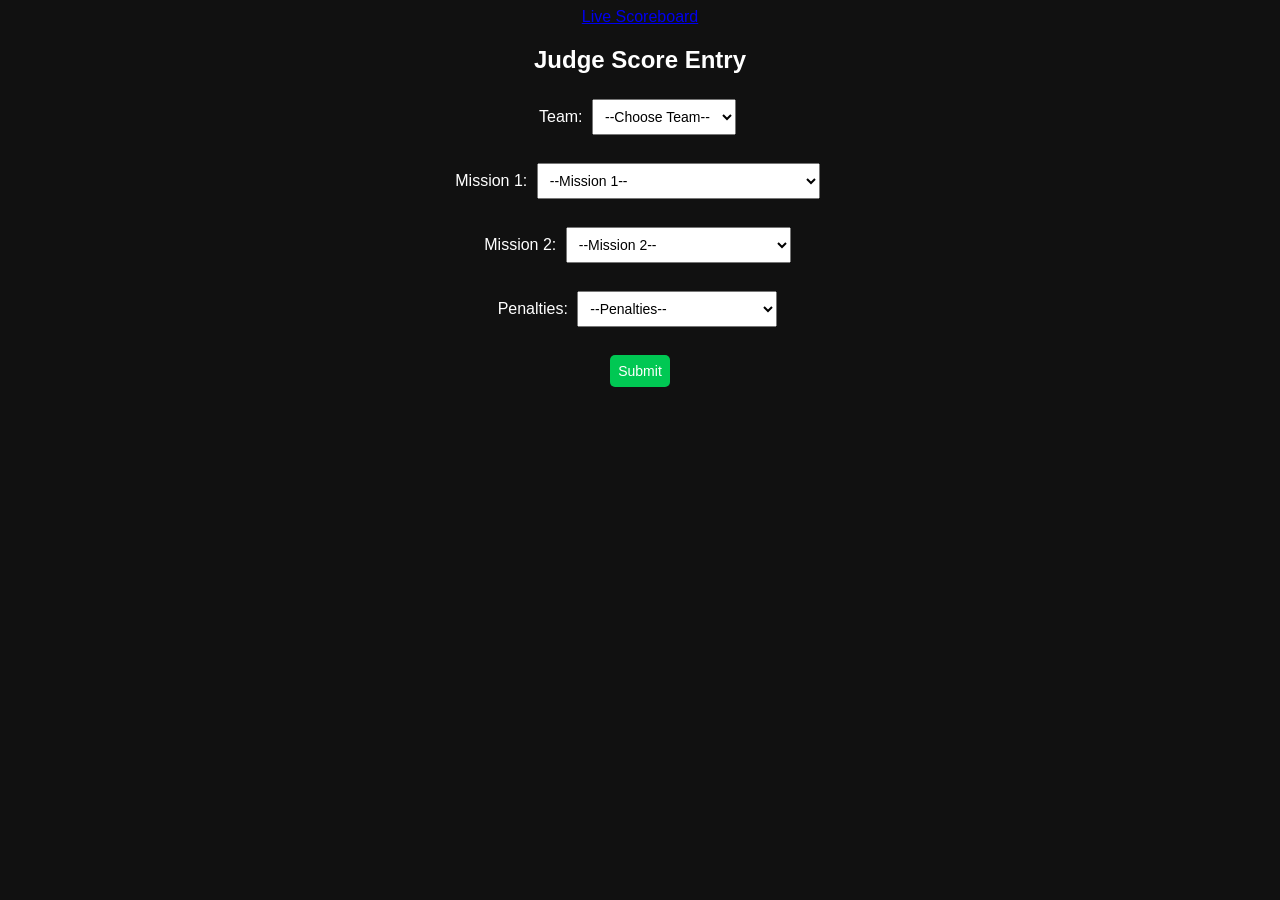
==== index.html @ 35a4204c "first commit" ====
<!DOCTYPE html>
<html>
<head>
<meta charset="UTF-8">
<title>Judge Panel</title>
<link rel="stylesheet" href="style.css">
</head>

<body>

<nav>
  <a href="display.html">Live Scoreboard</a>
</nav>

<div class="panel">

<h2>Judge Score Entry</h2>

<!-- TEAM -->
<label>Team:</label>
<select id="team">
<option value="">--Choose Team--</option>
</select>

<br><br>

<!-- MISSION 1 -->
<label>Mission 1:</label>
<select id="m1">
<option value="">--Mission 1--</option>
<option value="m1_correct_seed">Correct seed in colored plot (+10)</option>
<option value="m1_misplaced_seed">Misplaced seed (-5)</option>
<option value="m1_correct_water">Watered plots with seeds (max 2) (+30)</option>
<option value="m1_wrong_water">Wrong water (-10)</option>
</select>

<br><br>

<!-- MISSION 2 -->
<label>Mission 2:</label>
<select id="m2">
<option value="">--Mission 2--</option>
<option value="m2_red_correct">Red fruit in Fruits zone (+5)</option>
<option value="m2_red_wrong">Red fruit in Waste zone (-5)</option>
<option value="m2_black_correct">Black fruit in Fruits zone (+10)</option>
<option value="m2_black_wrong">Black fruit in Waste zone (-10)</option>
</select>

<br><br>

<!-- PENALTIES -->
<label>Penalties:</label>
<select id="penalty">
<option value="">--Penalties--</option>
<option value="penalty_robot">Unauthorized Robot (-20)</option>
<option value="penalty_field">Manipulating Field (-20)</option>
<option value="penalty_seeds">Seeds Outside Zone (-20)</option>
<option value="penalty_exit">Robot Exit (-20)</option>
<option value="dq">DISQUALIFIED</option>
</select>

<br><br>

<button onclick="submitScore()">Submit</button>

<p id="status" style="color:yellow;margin-top:15px;"></p>

</div>

<script src="script.js"></script>
<script>
// Populate team dropdown
const teamSelect=document.getElementById("team");
teamsList.forEach(t=>{
  teamSelect.innerHTML+=`<option value="${t.name}">${t.name} (${t.division})</option>`;
});
</script>

<script>
function submitScore(){
  let action=
      document.getElementById("m1").value ||
      document.getElementById("m2").value ||
      document.getElementById("penalty").value;

  if(!action){
    alert("Select an action");
    return;
  }

  document.getElementById("action")?.remove();

  let hidden=document.createElement("input");
  hidden.type="hidden";
  hidden.id="action";
  hidden.value=action;
  document.body.appendChild(hidden);

  addScore();

  document.getElementById("m1").value="";
  document.getElementById("m2").value="";
  document.getElementById("penalty").value="";
}
</script>

</body>
</html>
---- style.css ----
body {
  background: #111;
  color: white;
  font-family: Arial, sans-serif;
  text-align: center;
}

h1, h2 {
  margin-top: 20px;
}

table {
  margin: auto;
  width: 95%;
  border-collapse: collapse;
  margin-top: 20px;
  background: white;
  color: black;
}

th, td {
  border: 1px solid #ddd;
  padding: 8px;
  font-size: 14px;
  text-align: center;
}

select, input, button {
  padding: 8px;
  margin: 5px;
  font-size: 14px;
}

button {
  background: #00c853;
  border: none;
  color: white;
  cursor: pointer;
  border-radius: 5px;
}

button:hover {
  background: #00a746;
}

/* Flex container for action dropdowns */
.action-row {
  display: flex;
  justify-content: space-between;
  flex-wrap: wrap;
  gap: 15px;
  margin-bottom: 20px;
}

/* Each action dropdown block */
.action-item {
  flex: 1;
  min-width: 150px;
}

.action-item label {
  display: block;
  margin-bottom: 5px;
  font-weight: bold;
  text-align: left;
}

.action-item select {
  width: 100%;
}
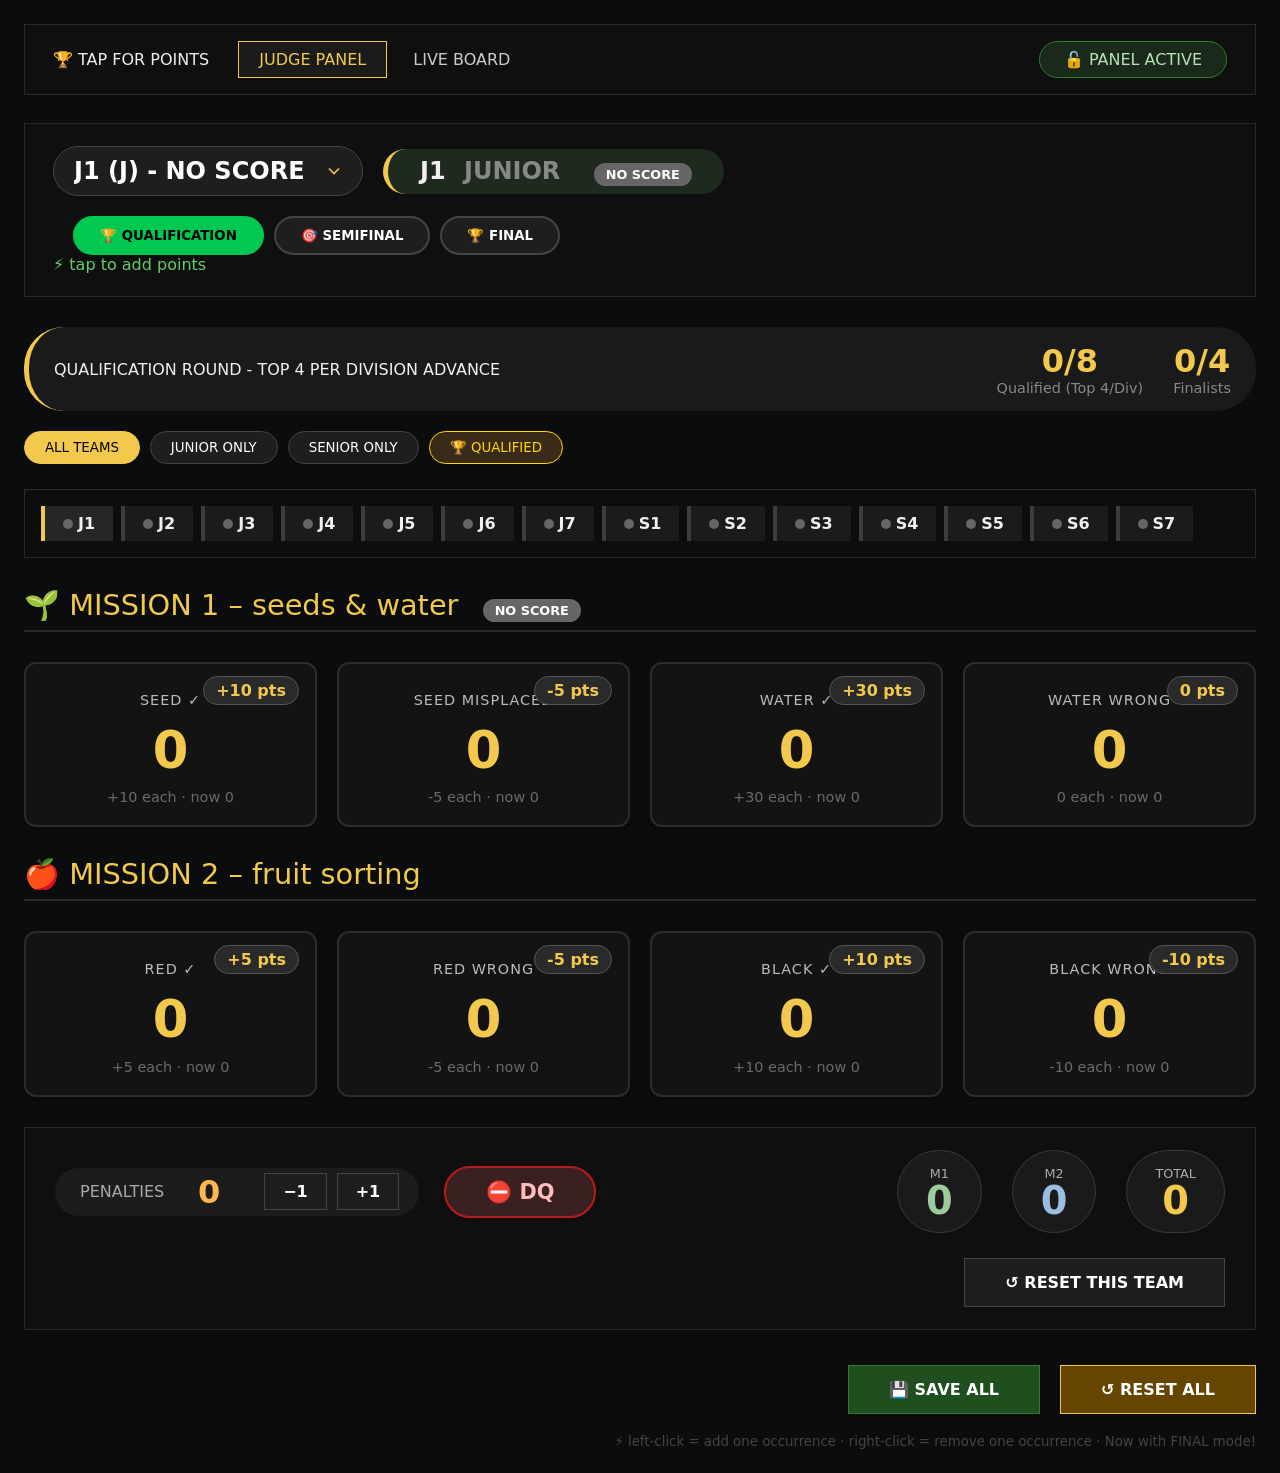
==== commit 58783773: "first commit" ====
--- a/index.html
+++ b/index.html
@@ -1,108 +1,1259 @@
 <!DOCTYPE html>
 <html>
 <head>
-<meta charset="UTF-8">
-<title>Judge Panel</title>
-<link rel="stylesheet" href="style.css">
+  <meta charset="UTF-8">
+  <title>Judge Panel · Tap for point value</title>
+  <style>
+    /* ----- DARK MODERN ----- */
+    * {
+      margin: 0;
+      padding: 0;
+      box-sizing: border-box;
+      font-family: 'Inter', system-ui, -apple-system, 'Segoe UI', Roboto, sans-serif;
+    }
+
+    body {
+      background: #0a0c0e;
+      color: #f0f0f0;
+      padding: 24px;
+    }
+
+    .app {
+      max-width: 1400px;
+      margin: 0 auto;
+    }
+
+    /* ----- navigation ----- */
+    .nav {
+      background: #0f0f0f;
+      border: 1px solid #2a2a2a;
+      padding: 16px 28px;
+      margin-bottom: 28px;
+      display: flex;
+      align-items: center;
+      justify-content: space-between;
+      flex-wrap: wrap;
+    }
+
+    .nav-links a {
+      color: #ccc;
+      text-decoration: none;
+      padding: 8px 20px;
+      border: 1px solid transparent;
+      font-weight: 500;
+    }
+
+    .nav-links a.active {
+      border-color: #f2c94c;
+      background: #1b1b1b;
+      color: #f2c94c;
+    }
+
+    .lock-badge {
+      padding: 8px 24px;
+      border-radius: 40px;
+      background: #1a2a1a;
+      color: #b7e0b7;
+      border: 1px solid #2e7d32;
+    }
+
+    .lock-badge.locked {
+      background: #3d1e1e;
+      color: #ffaeae;
+      border-color: #b71c1c;
+    }
+
+    /* ----- lock overlay ----- */
+    .lock-overlay {
+      position: fixed;
+      inset: 0;
+      background: rgba(0,0,0,0.97);
+      backdrop-filter: blur(12px);
+      z-index: 9999;
+      display: none;
+      justify-content: center;
+      align-items: center;
+      flex-direction: column;
+      border: 6px solid #d32f2f;
+    }
+    .lock-overlay.active { display: flex; }
+    .lock-icon { font-size: 7rem; color: #d32f2f; }
+    .lock-message { font-size: 3rem; font-weight: 800; color: #d32f2f; }
+    .lock-timer { font-size: 4rem; background: #1e1e1e; padding: 20px 60px; border-radius: 40px; border: 2px solid #d32f2f; margin: 30px 0; font-family: monospace; }
+
+    /* ----- header + team selector chip ----- */
+    .judge-header {
+      background: #0f0f0f;
+      border: 1px solid #2a2a2a;
+      padding: 22px 28px;
+      margin-bottom: 30px;
+      display: flex;
+      align-items: center;
+      justify-content: space-between;
+      flex-wrap: wrap;
+    }
+
+    .team-selector-row {
+      display: flex;
+      align-items: center;
+      gap: 20px;
+      flex-wrap: wrap;
+    }
+
+    .team-selector-row select {
+      background: #1e1e1e;
+      border: 1px solid #444;
+      color: white;
+      font-size: 1.6rem;
+      padding: 10px 40px 10px 20px;
+      border-radius: 60px;
+      appearance: none;
+      background-image: url("data:image/svg+xml;utf8,<svg xmlns='http://www.w3.org/2000/svg' width='20' height='20' viewBox='0 0 24 24' fill='none' stroke='%23f2c94c' stroke-width='2'><polyline points='6 9 12 15 18 9'/></svg>");
+      background-repeat: no-repeat;
+      background-position: right 18px center;
+      font-weight: 600;
+    }
+
+    .active-badge {
+      background: #1f2a1f;
+      padding: 8px 32px;
+      border-radius: 40px;
+      border-left: 5px solid #f2c94c;
+      font-size: 1.5rem;
+      font-weight: 600;
+    }
+
+    /* scoring mode selector */
+    .mode-selector {
+      display: flex;
+      gap: 10px;
+      margin-left: 20px;
+    }
+    
+    .mode-btn {
+      background: #1e1e1e;
+      border: 2px solid #444;
+      color: white;
+      padding: 10px 25px;
+      border-radius: 40px;
+      font-weight: 600;
+      cursor: pointer;
+      transition: all 0.2s;
+    }
+    
+    .mode-btn.active {
+      background: #f2c94c;
+      color: black;
+      border-color: #f2c94c;
+    }
+    
+    .mode-btn.qualification.active {
+      background: #00C851;
+      border-color: #00C851;
+      color: black;
+    }
+    
+    .mode-btn.semifinal.active {
+      background: #ffd700;
+      border-color: #ffd700;
+      color: black;
+    }
+    
+    .mode-btn.final.active {
+      background: #ffd700;
+      border-color: #ffd700;
+      color: black;
+      box-shadow: 0 0 15px #ffd700;
+    }
+
+    /* qualification status badges */
+    .status-badge {
+      display: inline-block;
+      padding: 4px 12px;
+      border-radius: 20px;
+      font-size: 0.8rem;
+      font-weight: bold;
+      margin-left: 10px;
+    }
+    
+    .status-qualified {
+      background: #00C851;
+      color: black;
+    }
+    
+    .status-semifinal {
+      background: #ffd700;
+      color: black;
+    }
+    
+    .status-final {
+      background: #ffd700;
+      color: black;
+      box-shadow: 0 0 10px #ffd700;
+    }
+    
+    .status-out {
+      background: #ff4444;
+      color: white;
+    }
+    
+    .status-no-score {
+      background: #666;
+      color: white;
+    }
+
+    /* division filter */
+    .division-filter {
+      display: flex;
+      gap: 10px;
+      margin: 10px 0;
+      flex-wrap: wrap;
+    }
+    .filter-btn {
+      background: #1e1e1e;
+      border: 1px solid #444;
+      color: white;
+      padding: 8px 20px;
+      border-radius: 30px;
+      cursor: pointer;
+      font-weight: 500;
+    }
+    .filter-btn.active {
+      background: #f2c94c;
+      color: black;
+      border-color: #f2c94c;
+    }
+
+    /* finalist filter */
+    .filter-btn.finalist-filter {
+      background: #3a2a1a;
+      border-color: #ffd700;
+      color: #ffd700;
+    }
+    .filter-btn.finalist-filter.active {
+      background: #ffd700;
+      color: black;
+    }
+
+    /* ----- main scoring grid: cards = clickable attributes ----- */
+    .attribute-grid {
+      display: grid;
+      grid-template-columns: repeat(auto-fit, minmax(230px, 1fr));
+      gap: 20px;
+      margin: 30px 0 25px;
+    }
+
+    .attribute-card {
+      background: #131313;
+      border: 2px solid #2c2c2c;
+      padding: 28px 16px 20px;
+      text-align: center;
+      cursor: pointer;
+      transition: all 0.1s ease;
+      border-radius: 12px;
+      user-select: none;
+      box-shadow: 0 4px 0 #0a0a0a;
+      position: relative;
+    }
+
+    .attribute-card:active {
+      transform: scale(0.97);
+      background: #1f2a1f;
+      border-color: #f2c94c;
+    }
+
+    .attribute-card.locked-card {
+      opacity: 0.35;
+      pointer-events: none;
+      filter: grayscale(0.8);
+    }
+
+    .attr-name {
+      color: #bbb;
+      font-size: 0.9rem;
+      text-transform: uppercase;
+      letter-spacing: 1px;
+      margin-bottom: 12px;
+    }
+
+    .attr-value {
+      font-size: 3.2rem;
+      font-weight: 700;
+      line-height: 1.2;
+      color: #f2c94c;
+    }
+
+    .point-badge {
+      position: absolute;
+      top: 12px;
+      right: 16px;
+      background: #2a2a2a;
+      color: #f2c94c;
+      font-weight: 700;
+      font-size: 1rem;
+      padding: 4px 12px;
+      border-radius: 40px;
+      border: 1px solid #555;
+    }
+
+    .attr-footnote {
+      color: #6a6a6a;
+      margin-top: 8px;
+      font-size: 0.9rem;
+    }
+
+    /* mission group title */
+    .mission-group-title {
+      color: #f2c94c;
+      font-size: 1.8rem;
+      margin: 30px 0 10px;
+      border-bottom: 2px solid #2a2a2a;
+      padding-bottom: 8px;
+    }
+
+    /* penalties & dq row */
+    .special-actions {
+      display: flex;
+      flex-wrap: wrap;
+      gap: 25px;
+      background: #0f0f0f;
+      border: 1px solid #2a2a2a;
+      padding: 22px 30px;
+      margin: 30px 0 20px;
+      align-items: center;
+    }
+
+    .penalty-chip {
+      display: flex;
+      align-items: center;
+      gap: 20px;
+      background: #1c1c1c;
+      padding: 5px 20px 5px 25px;
+      border-radius: 60px;
+    }
+    .penalty-chip .label { color: #aaa; }
+    .penalty-chip .value { font-size: 2rem; font-weight: 600; color: #ffb74d; min-width: 50px; text-align: center; }
+
+    .dq-button {
+      background: #3a2020;
+      border: 2px solid #b71c1c;
+      color: #ffbcbc;
+      padding: 12px 40px;
+      font-weight: 800;
+      font-size: 1.3rem;
+      border-radius: 60px;
+      cursor: pointer;
+      transition: 0.1s;
+    }
+    .dq-button.active-dq {
+      background: #b71c1c;
+      color: white;
+      border-color: white;
+    }
+    .dq-button:active { transform: scale(0.96); }
+
+    .totals-row {
+      display: flex;
+      gap: 30px;
+      justify-content: flex-end;
+      margin-left: auto;
+    }
+    .total-bubble {
+      background: #1a1a1a;
+      padding: 12px 28px;
+      border-radius: 60px;
+      text-align: center;
+      border: 1px solid #3a3a3a;
+    }
+    .total-bubble .label { color: #aaa; font-size: 0.8rem; }
+    .total-bubble .number { font-size: 2.4rem; font-weight: 700; line-height: 1; }
+    .number.m1 { color: #9ccc9c; }
+    .number.m2 { color: #9abde0; }
+    .number.final { color: #f2c94c; }
+
+    /* quick mini team row */
+    .mini-team-strip {
+      display: flex;
+      flex-wrap: wrap;
+      gap: 8px;
+      margin: 25px 0 15px;
+      background: #0d0d0d;
+      padding: 16px;
+      border: 1px solid #2a2a2a;
+    }
+    .mini-team {
+      background: #1b1b1b;
+      padding: 8px 18px;
+      border-left: 4px solid #3d3d3d;
+      font-weight: 600;
+      cursor: pointer;
+      position: relative;
+      display: flex;
+      align-items: center;
+      gap: 5px;
+    }
+    .mini-team.active-mini { border-left-color: #f2c94c; background: #262626; }
+    .mini-team.dq-mini { opacity: 0.4; text-decoration: line-through; }
+    .mini-team .status-dot {
+      width: 10px;
+      height: 10px;
+      border-radius: 50%;
+      display: inline-block;
+    }
+    .dot-qualified { background: #00C851; }
+    .dot-semifinal { background: #ffd700; }
+    .dot-final { background: #ffd700; box-shadow: 0 0 5px gold; }
+    .dot-out { background: #ff4444; }
+    .dot-no-score { background: #666; }
+
+    .global-buttons {
+      display: flex;
+      gap: 20px;
+      justify-content: flex-end;
+      margin-top: 35px;
+    }
+    .btn {
+      padding: 14px 40px;
+      font-weight: 700;
+      background: #1e1e1e;
+      border: 1px solid #444;
+      color: white;
+      cursor: pointer;
+      font-size: 1rem;
+      text-transform: uppercase;
+    }
+    .btn.primary { background: #1f4f1f; border-color: #2e7d32; }
+    .btn.warning { background: #664500; border-color: #f2c94c; }
+    .btn:disabled { opacity: 0.3; }
+
+    /* finalists panel */
+    .finalists-panel {
+      background: linear-gradient(135deg, #1a1a1a 0%, #000000 100%);
+      border: 3px solid #ffd700;
+      padding: 20px;
+      margin: 30px 0;
+      border-radius: 12px;
+    }
+    
+    .finalists-header {
+      display: flex;
+      justify-content: space-between;
+      align-items: center;
+      margin-bottom: 15px;
+    }
+    
+    .finalists-header h3 {
+      color: #ffd700;
+      font-size: 1.8rem;
+      margin: 0;
+    }
+    
+    .finalists-grid {
+      display: grid;
+      grid-template-columns: repeat(auto-fit, minmax(200px, 1fr));
+      gap: 15px;
+    }
+    
+    .finalist-card {
+      background: #0a0a0a;
+      border: 2px solid #ffd700;
+      padding: 15px;
+      text-align: center;
+      border-radius: 8px;
+    }
+    
+    .finalist-card .team-name {
+      font-size: 1.8rem;
+      font-weight: bold;
+      color: #ffd700;
+    }
+    
+    .finalist-card .team-div {
+      color: #888;
+      font-size: 0.9rem;
+      margin-top: 5px;
+    }
+
+    /* mode info */
+    .mode-info {
+      background: #1a1a1a;
+      padding: 15px 25px;
+      border-radius: 40px;
+      border-left: 5px solid #f2c94c;
+      margin: 20px 0;
+      display: flex;
+      justify-content: space-between;
+      align-items: center;
+    }
+    
+    .mode-stats {
+      display: flex;
+      gap: 30px;
+    }
+    
+    .stat-item {
+      text-align: center;
+    }
+    
+    .stat-value {
+      font-size: 2rem;
+      font-weight: bold;
+      color: #f2c94c;
+    }
+    
+    .stat-label {
+      color: #888;
+      font-size: 0.9rem;
+    }
+  </style>
 </head>
-
 <body>
-
-<nav>
-  <a href="display.html">Live Scoreboard</a>
-</nav>
-
-<div class="panel">
-
-<h2>Judge Score Entry</h2>
-
-<!-- TEAM -->
-<label>Team:</label>
-<select id="team">
-<option value="">--Choose Team--</option>
-</select>
-
-<br><br>
-
-<!-- MISSION 1 -->
-<label>Mission 1:</label>
-<select id="m1">
-<option value="">--Mission 1--</option>
-<option value="m1_correct_seed">Correct seed in colored plot (+10)</option>
-<option value="m1_misplaced_seed">Misplaced seed (-5)</option>
-<option value="m1_correct_water">Watered plots with seeds (max 2) (+30)</option>
-<option value="m1_wrong_water">Wrong water (-10)</option>
-</select>
-
-<br><br>
-
-<!-- MISSION 2 -->
-<label>Mission 2:</label>
-<select id="m2">
-<option value="">--Mission 2--</option>
-<option value="m2_red_correct">Red fruit in Fruits zone (+5)</option>
-<option value="m2_red_wrong">Red fruit in Waste zone (-5)</option>
-<option value="m2_black_correct">Black fruit in Fruits zone (+10)</option>
-<option value="m2_black_wrong">Black fruit in Waste zone (-10)</option>
-</select>
-
-<br><br>
-
-<!-- PENALTIES -->
-<label>Penalties:</label>
-<select id="penalty">
-<option value="">--Penalties--</option>
-<option value="penalty_robot">Unauthorized Robot (-20)</option>
-<option value="penalty_field">Manipulating Field (-20)</option>
-<option value="penalty_seeds">Seeds Outside Zone (-20)</option>
-<option value="penalty_exit">Robot Exit (-20)</option>
-<option value="dq">DISQUALIFIED</option>
-</select>
-
-<br><br>
-
-<button onclick="submitScore()">Submit</button>
-
-<p id="status" style="color:yellow;margin-top:15px;"></p>
-
+<div class="lock-overlay" id="lockOverlay">
+  <div class="lock-icon">🔒</div>
+  <div class="lock-message">PANEL LOCKED</div>
+  <div class="lock-timer" id="lockTimerDisplay">02:00</div>
+  <div style="color:#aaa;">match in progress · scoring disabled</div>
 </div>
 
-<script src="script.js"></script>
+<div class="app">
+  <!-- nav -->
+  <div class="nav">
+    <div class="nav-links">
+      <span style="color:#eee; margin-right:24px;">🏆 TAP FOR POINTS</span>
+      <a href="#" class="active">JUDGE PANEL</a>
+      <a href="Display.html">LIVE BOARD</a>
+    </div>
+    <div class="lock-badge" id="globalLockBadge">🔓 PANEL ACTIVE</div>
+  </div>
+
+  <!-- header with team selector (dropdown) -->
+  <div class="judge-header">
+    <div class="team-selector-row">
+      <select id="teamSelect" style="font-size:1.5rem;"></select>
+      <div class="active-badge" id="activeTeamBadge">
+        <span id="selectedTeamDisplay">J1</span> 
+        <span style="color:#888; margin-left:10px;" id="divisionDisplay">JUNIOR</span>
+        <span id="statusIndicator" style="margin-left:15px;"></span>
+      </div>
+      
+      <!-- Scoring Mode Selector - NOW WITH FINAL MODE -->
+      <div class="mode-selector">
+        <button class="mode-btn qualification active" id="qualificationMode">🏆 QUALIFICATION</button>
+        <button class="mode-btn semifinal" id="semifinalMode">🎯 SEMIFINAL</button>
+        <button class="mode-btn final" id="finalMode">🏆 FINAL</button>
+      </div>
+    </div>
+    <div id="matchStatus" style="color:#6c6;">⚡ tap to add points</div>
+  </div>
+
+  <!-- Mode Info Panel -->
+  <div class="mode-info" id="modeInfo">
+    <span id="modeTitle">QUALIFICATION ROUND</span>
+    <div class="mode-stats">
+      <div class="stat-item">
+        <div class="stat-value" id="qualifiedCount">0</div>
+        <div class="stat-label">Qualified (Top 4/Div)</div>
+      </div>
+      <div class="stat-item">
+        <div class="stat-value" id="finalistCount">0/4</div>
+        <div class="stat-label">Finalists</div>
+      </div>
+    </div>
+  </div>
+
+  <!-- division filter -->
+  <div class="division-filter">
+    <button class="filter-btn active" id="filterAll">ALL TEAMS</button>
+    <button class="filter-btn" id="filterJunior">JUNIOR ONLY</button>
+    <button class="filter-btn" id="filterSenior">SENIOR ONLY</button>
+    <button class="filter-btn finalist-filter" id="filterQualified">🏆 QUALIFIED</button>
+    <button class="filter-btn finalist-filter" id="filterFinalists">⭐ FINALISTS</button>
+  </div>
+
+  <!-- mini team strip (quick change) -->
+  <div class="mini-team-strip" id="miniTeamStrip"></div>
+
+  <!-- finalists quick view (only shown in semifinal mode) -->
+  <div class="finalists-panel" id="finalistsPanel" style="display: none;">
+    <div class="finalists-header">
+      <h3>⭐ FINALISTS (TOP 2 PER DIVISION)</h3>
+      <span style="color:#ffd700;">advance to finals</span>
+    </div>
+    <div class="finalists-grid" id="finalistsGrid"></div>
+  </div>
+
+  <!-- ========== CLICKABLE ATTRIBUTE GRID ========== -->
+  <div id="attributePanel"></div>
+
+  <!-- special actions: penalties + dq + live totals -->
+  <div class="special-actions" id="specialActions"></div>
+
+  <!-- global buttons -->
+  <div class="global-buttons">
+    <button class="btn primary" id="saveAllBtn">💾 SAVE ALL</button>
+    <button class="btn warning" id="resetAllBtn">↺ RESET ALL</button>
+  </div>
+</div>
+
 <script>
-// Populate team dropdown
-const teamSelect=document.getElementById("team");
-teamsList.forEach(t=>{
-  teamSelect.innerHTML+=`<option value="${t.name}">${t.name} (${t.division})</option>`;
-});
+(function() {
+  // ---------- ALL TEAMS (14 teams) ----------
+  const teamsList = [
+    {name:"J1", division:"J"}, {name:"J2", division:"J"}, {name:"J3", division:"J"},
+    {name:"J4", division:"J"}, {name:"J5", division:"J"}, {name:"J6", division:"J"}, {name:"J7", division:"J"},
+    {name:"S1", division:"S"}, {name:"S2", division:"S"}, {name:"S3", division:"S"},
+    {name:"S4", division:"S"}, {name:"S5", division:"S"}, {name:"S6", division:"S"}, {name:"S7", division:"S"}
+  ];
+
+  // value map for each attribute (points per tap)
+  const POINTS = {
+    m1_correct_seed: 10,
+    m1_misplaced_seed: -5,
+    m1_correct_water: 30,
+    m1_wrong_water: 0,
+    m2_red_correct: 5,
+    m2_red_wrong: -5,
+    m2_black_correct: 10,
+    m2_black_wrong: -10
+  };
+
+  // display labels
+  const DISPLAY = {
+    m1_correct_seed: { name:'SEED ✓', sub:'+10 each' },
+    m1_misplaced_seed: { name:'SEED misplaced', sub:'-5 each' },
+    m1_correct_water: { name:'WATER ✓', sub:'+30 each' },
+    m1_wrong_water: { name:'WATER wrong', sub:'0 each' },
+    m2_red_correct: { name:'RED ✓', sub:'+5 each' },
+    m2_red_wrong: { name:'RED wrong', sub:'-5 each' },
+    m2_black_correct: { name:'BLACK ✓', sub:'+10 each' },
+    m2_black_wrong: { name:'BLACK wrong', sub:'-10 each' }
+  };
+
+  // ---------- STATE ----------
+  let currentTeam = 'J1';
+  let isPanelLocked = false;
+  let lockInterval;
+  let currentFilter = 'all'; // 'all', 'junior', 'senior', 'qualified', 'finalists'
+  let currentMode = 'qualification'; // 'qualification', 'semifinal', or 'final'
+
+  // ---------- SCORES ----------
+  function getScores() { 
+    if (currentMode === 'qualification') {
+      return JSON.parse(localStorage.getItem('scores')) || {};
+    } else if (currentMode === 'semifinal') {
+      return JSON.parse(localStorage.getItem('semifinal_scores')) || {};
+    } else {
+      return JSON.parse(localStorage.getItem('final_scores')) || {};
+    }
+  }
+  
+  function saveScores(data) { 
+    if (currentMode === 'qualification') {
+      localStorage.setItem('scores', JSON.stringify(data));
+    } else if (currentMode === 'semifinal') {
+      localStorage.setItem('semifinal_scores', JSON.stringify(data));
+    } else {
+      localStorage.setItem('final_scores', JSON.stringify(data));
+    }
+    window.dispatchEvent(new Event('storage')); // live update
+  }
+
+  function getTeamData(team) { return getScores()[team] || {}; }
+
+  // calculations
+  function calcM1(d) { 
+    return (d.m1_correct_seed||0)*10 + (d.m1_misplaced_seed||0)*(-5) + (d.m1_correct_water||0)*30 + (d.m1_wrong_water||0)*0;
+  }
+  function calcM2(d) { 
+    return (d.m2_red_correct||0)*5 + (d.m2_red_wrong||0)*(-5) + (d.m2_black_correct||0)*10 + (d.m2_black_wrong||0)*(-10);
+  }
+  function calcTotal(d) { return d.dq ? -9999 : (calcM1(d)+calcM2(d)-(d.penalties||0)); }
+
+  // increment attribute
+  function addPointValue(team, field) {
+    if (isPanelLocked) return;
+    const all = getScores();
+    if (!all[team]) all[team] = {};
+    const currentCount = all[team][field] || 0;
+    all[team][field] = currentCount + 1;
+    saveScores(all);
+    renderAll();
+  }
+
+  // subtract (right click)
+  function subtractPointValue(team, field) {
+    if (isPanelLocked) return;
+    const all = getScores();
+    if (!all[team]) all[team] = {};
+    const current = all[team][field] || 0;
+    if (current > 0) {
+      all[team][field] = current - 1;
+    } else {
+      all[team][field] = 0;
+    }
+    saveScores(all);
+    renderAll();
+  }
+
+  // dq toggle
+  function toggleDQ(team) {
+    if (isPanelLocked) return;
+    const all = getScores();
+    if (!all[team]) all[team] = {};
+    all[team].dq = !all[team].dq;
+    saveScores(all);
+    renderAll();
+  }
+
+  // penalties increment/decrement
+  function adjustPenalty(team, delta) {
+    if (isPanelLocked) return;
+    const all = getScores();
+    if (!all[team]) all[team] = {};
+    const current = all[team].penalties || 0;
+    all[team].penalties = Math.max(0, current + delta);
+    saveScores(all);
+    renderAll();
+  }
+
+  // reset single team
+  function resetTeam(team) {
+    if (isPanelLocked) return;
+    const all = getScores();
+    all[team] = {};
+    saveScores(all);
+    renderAll();
+  }
+
+  // reset all scores for current mode
+  function resetAllScores() {
+    if (isPanelLocked) return;
+    const mode = currentMode === 'qualification' ? 'QUALIFICATION' : currentMode === 'semifinal' ? 'SEMIFINAL' : 'FINAL';
+    if(confirm(`⚠️ RESET ALL ${mode} SCORES?`)) {
+      if (currentMode === 'qualification') {
+        localStorage.setItem('scores', JSON.stringify({}));
+      } else if (currentMode === 'semifinal') {
+        localStorage.setItem('semifinal_scores', JSON.stringify({}));
+      } else {
+        localStorage.setItem('final_scores', JSON.stringify({}));
+      }
+      renderAll();
+    }
+  }
+
+  // ---------- QUALIFICATION FUNCTIONS ----------
+  function getQualifiedTeams() {
+    const data = JSON.parse(localStorage.getItem('scores')) || {};
+    
+    // Junior qualified (top 4 with positive score)
+    const juniorTeams = teamsList.filter(t => t.division === 'J');
+    const juniorWithScores = juniorTeams.map(team => {
+      const t = data[team.name] || {};
+      return {
+        name: team.name,
+        total: calcTotal(t),
+        division: 'J'
+      };
+    }).filter(t => t.total > 0).sort((a, b) => b.total - a.total);
+    const juniorQualified = juniorWithScores.slice(0, 4).map(t => t.name);
+    
+    // Senior qualified (top 4 with positive score)
+    const seniorTeams = teamsList.filter(t => t.division === 'S');
+    const seniorWithScores = seniorTeams.map(team => {
+      const t = data[team.name] || {};
+      return {
+        name: team.name,
+        total: calcTotal(t),
+        division: 'S'
+      };
+    }).filter(t => t.total > 0).sort((a, b) => b.total - a.total);
+    const seniorQualified = seniorWithScores.slice(0, 4).map(t => t.name);
+    
+    return { junior: juniorQualified, senior: seniorQualified };
+  }
+
+  function isQualified(team) {
+    const { junior, senior } = getQualifiedTeams();
+    const teamDiv = teamsList.find(t => t.name === team)?.division;
+    if (teamDiv === 'J') return junior.includes(team);
+    if (teamDiv === 'S') return senior.includes(team);
+    return false;
+  }
+
+  // ---------- SEMIFINAL FUNCTIONS ----------
+  function getFinalists() {
+    const data = JSON.parse(localStorage.getItem('semifinal_scores')) || {};
+    
+    // Junior finalists (top 2 with positive score)
+    const juniorTeams = teamsList.filter(t => t.division === 'J');
+    const juniorWithScores = juniorTeams.map(team => {
+      const t = data[team.name] || {};
+      return {
+        name: team.name,
+        total: calcTotal(t),
+        division: 'J'
+      };
+    }).filter(t => t.total > 0).sort((a, b) => b.total - a.total);
+    const juniorFinalists = juniorWithScores.slice(0, 2).map(t => t.name);
+    
+    // Senior finalists (top 2 with positive score)
+    const seniorTeams = teamsList.filter(t => t.division === 'S');
+    const seniorWithScores = seniorTeams.map(team => {
+      const t = data[team.name] || {};
+      return {
+        name: team.name,
+        total: calcTotal(t),
+        division: 'S'
+      };
+    }).filter(t => t.total > 0).sort((a, b) => b.total - a.total);
+    const seniorFinalists = seniorWithScores.slice(0, 2).map(t => t.name);
+    
+    return { junior: juniorFinalists, senior: seniorFinalists };
+  }
+
+  function isFinalist(team) {
+    const { junior, senior } = getFinalists();
+    const teamDiv = teamsList.find(t => t.name === team)?.division;
+    if (teamDiv === 'J') return junior.includes(team);
+    if (teamDiv === 'S') return senior.includes(team);
+    return false;
+  }
+
+  // ---------- TEAM STATUS ----------
+  function getTeamStatus(team) {
+    const data = getScores();
+    const teamData = data[team] || {};
+    const total = calcTotal(teamData);
+    
+    if (teamData.dq) return { text: 'DQ', class: 'status-out' };
+    if (total <= 0) return { text: 'NO SCORE', class: 'status-no-score' };
+    
+    if (currentMode === 'qualification') {
+      if (isQualified(team)) return { text: 'QUALIFIED', class: 'status-qualified' };
+      return { text: 'OUT', class: 'status-out' };
+    } else if (currentMode === 'semifinal') {
+      if (isFinalist(team)) return { text: 'FINAL', class: 'status-final' };
+      return { text: 'SEMIFINAL', class: 'status-semifinal' };
+    } else {
+      return { text: 'FINALIST', class: 'status-final' };
+    }
+  }
+
+  // filter functions
+  function getFilteredTeams() {
+    let filtered = teamsList;
+    
+    if (currentFilter === 'junior') {
+      filtered = teamsList.filter(t => t.division === 'J');
+    } else if (currentFilter === 'senior') {
+      filtered = teamsList.filter(t => t.division === 'S');
+    } else if (currentFilter === 'qualified' && currentMode === 'qualification') {
+      const { junior, senior } = getQualifiedTeams();
+      filtered = teamsList.filter(t => 
+        (t.division === 'J' && junior.includes(t.name)) || 
+        (t.division === 'S' && senior.includes(t.name))
+      );
+    } else if (currentFilter === 'finalists' && currentMode === 'semifinal') {
+      const { junior, senior } = getFinalists();
+      filtered = teamsList.filter(t => 
+        (t.division === 'J' && junior.includes(t.name)) || 
+        (t.division === 'S' && senior.includes(t.name))
+      );
+    }
+    
+    return filtered;
+  }
+
+  // ---------- RENDER ALL ----------
+  function renderAll() {
+    renderModeInfo();
+    renderTeamSelect();
+    renderMiniStrip();
+    renderAttributePanel();
+    renderSpecialActions();
+    renderFinalistsPanel();
+    updateFilterButtons();
+    updateModeButtons();
+  }
+
+  function renderModeInfo() {
+    const modeTitle = document.getElementById('modeTitle');
+    const qualifiedCount = document.getElementById('qualifiedCount');
+    const finalistCount = document.getElementById('finalistCount');
+    const finalistsPanel = document.getElementById('finalistsPanel');
+    
+    if (currentMode === 'qualification') {
+      modeTitle.textContent = 'QUALIFICATION ROUND - TOP 4 PER DIVISION ADVANCE';
+      const { junior, senior } = getQualifiedTeams();
+      qualifiedCount.textContent = `${junior.length + senior.length}/8`;
+      finalistCount.textContent = '0/4';
+      finalistsPanel.style.display = 'none';
+    } else if (currentMode === 'semifinal') {
+      modeTitle.textContent = 'SEMIFINAL ROUND - TOP 2 PER DIVISION ADVANCE TO FINALS';
+      qualifiedCount.textContent = '8/8';
+      const { junior, senior } = getFinalists();
+      finalistCount.textContent = `${junior.length + senior.length}/4`;
+      finalistsPanel.style.display = 'block';
+    } else {
+      modeTitle.textContent = 'FINAL ROUND - CHAMPIONSHIP MATCH';
+      qualifiedCount.textContent = '4/4';
+      finalistCount.textContent = '4/4';
+      finalistsPanel.style.display = 'none';
+    }
+  }
+
+  function renderTeamSelect() {
+    const sel = document.getElementById('teamSelect');
+    const all = getScores();
+    const filteredTeams = getFilteredTeams();
+    
+    sel.innerHTML = '';
+    filteredTeams.forEach(t => {
+      const opt = document.createElement('option');
+      opt.value = t.name;
+      const status = getTeamStatus(t.name);
+      opt.textContent = `${t.name} (${t.division}) - ${status.text} ${all[t.name]?.dq ? '❌' : ''}`;
+      if (t.name === currentTeam) opt.selected = true;
+      sel.appendChild(opt);
+    });
+
+    if (!filteredTeams.find(t => t.name === currentTeam) && filteredTeams.length > 0) {
+      currentTeam = filteredTeams[0].name;
+    }
+    
+    document.getElementById('selectedTeamDisplay').innerText = currentTeam;
+    const div = teamsList.find(t=>t.name===currentTeam)?.division||'J';
+    document.getElementById('divisionDisplay').innerText = div==='J'? 'JUNIOR' : 'SENIOR';
+    
+    const status = getTeamStatus(currentTeam);
+    document.getElementById('statusIndicator').innerHTML = `<span class="status-badge ${status.class}">${status.text}</span>`;
+  }
+
+  function renderMiniStrip() {
+    const strip = document.getElementById('miniTeamStrip');
+    const all = getScores();
+    const filteredTeams = getFilteredTeams();
+    
+    strip.innerHTML = '';
+    filteredTeams.forEach(t => {
+      const dq = all[t.name]?.dq || false;
+      const status = getTeamStatus(t.name);
+      let dotClass = '';
+      if (status.class === 'status-qualified') dotClass = 'dot-qualified';
+      else if (status.class === 'status-semifinal') dotClass = 'dot-semifinal';
+      else if (status.class === 'status-final') dotClass = 'dot-final';
+      else if (status.class === 'status-out') dotClass = 'dot-out';
+      else dotClass = 'dot-no-score';
+      
+      const span = document.createElement('span');
+      span.className = `mini-team ${dq?'dq-mini':''} ${t.name===currentTeam?'active-mini':''}`;
+      span.innerHTML = `<span class="status-dot ${dotClass}"></span> ${t.name}`;
+      span.onclick = () => { currentTeam = t.name; renderAll(); };
+      strip.appendChild(span);
+    });
+  }
+
+  function renderAttributePanel() {
+    const container = document.getElementById('attributePanel');
+    const data = getTeamData(currentTeam);
+    const dq = !!data.dq;
+    const lockedClass = (isPanelLocked || dq) ? 'locked-card' : '';
+    const status = getTeamStatus(currentTeam);
+
+    const card = (field) => {
+      const count = data[field] || 0;
+      const pts = POINTS[field];
+      const disp = DISPLAY[field];
+      const totalFromField = count * pts;
+      
+      return `<div class="attribute-card ${lockedClass}" data-field="${field}">
+        <span class="point-badge">${pts > 0 ? '+' : ''}${pts} pts</span>
+        <div class="attr-name">${disp.name}</div>
+        <div class="attr-value">${count}</div>
+        <div class="attr-footnote">${disp.sub} · now ${totalFromField}</div>
+      </div>`;
+    };
+
+    let html = `
+      <div class="mission-group-title">🌱 MISSION 1 – seeds & water <span class="status-badge ${status.class}" style="margin-left:15px;">${status.text}</span></div>
+      <div class="attribute-grid">
+        ${card('m1_correct_seed')}
+        ${card('m1_misplaced_seed')}
+        ${card('m1_correct_water')}
+        ${card('m1_wrong_water')}
+      </div>
+      <div class="mission-group-title">🍎 MISSION 2 – fruit sorting</div>
+      <div class="attribute-grid">
+        ${card('m2_red_correct')}
+        ${card('m2_red_wrong')}
+        ${card('m2_black_correct')}
+        ${card('m2_black_wrong')}
+      </div>
+    `;
+    container.innerHTML = html;
+
+    if (!isPanelLocked && !dq) {
+      container.querySelectorAll('.attribute-card').forEach(cardDiv => {
+        const field = cardDiv.dataset.field;
+        cardDiv.addEventListener('click', (e) => {
+          e.stopPropagation();
+          addPointValue(currentTeam, field);
+        });
+        cardDiv.addEventListener('contextmenu', (e) => {
+          e.preventDefault();
+          if (isPanelLocked || dq) return;
+          subtractPointValue(currentTeam, field);
+        });
+      });
+    }
+  }
+
+  function renderSpecialActions() {
+    const container = document.getElementById('specialActions');
+    const data = getTeamData(currentTeam);
+    const dq = !!data.dq;
+    const penalties = data.penalties || 0;
+    const m1 = calcM1(data);
+    const m2 = calcM2(data);
+    const total = dq ? 'DQ' : (m1 + m2 - penalties);
+    const status = getTeamStatus(currentTeam);
+
+    let dqButtonClass = 'dq-button';
+    if (dq) dqButtonClass += ' active-dq';
+
+    container.innerHTML = `
+      <div class="penalty-chip">
+        <span class="label">PENALTIES</span>
+        <span class="value" id="penaltyValue">${penalties}</span>
+        <div style="display:flex; gap:10px; margin-left:10px;">
+          <button class="btn" id="penaltyDown" style="padding:8px 18px;" ${isPanelLocked||dq?'disabled':''}>−1</button>
+          <button class="btn" id="penaltyUp" style="padding:8px 18px;" ${isPanelLocked||dq?'disabled':''}>+1</button>
+        </div>
+      </div>
+      <div class="${dqButtonClass}" id="dqAction">${dq ? '✅ UNDO DQ' : '⛔ DQ'}</div>
+      <div class="totals-row">
+        <div class="total-bubble"><span class="label">M1</span><div class="number m1">${m1}</div></div>
+        <div class="total-bubble"><span class="label">M2</span><div class="number m2">${m2}</div></div>
+        <div class="total-bubble"><span class="label">TOTAL</span><div class="number final">${total}</div></div>
+      </div>
+    `;
+
+    if (!isPanelLocked && !dq) {
+      document.getElementById('penaltyUp')?.addEventListener('click', () => adjustPenalty(currentTeam, 1));
+      document.getElementById('penaltyDown')?.addEventListener('click', () => adjustPenalty(currentTeam, -1));
+    }
+    document.getElementById('dqAction')?.addEventListener('click', () => toggleDQ(currentTeam));
+
+    const resetThis = document.createElement('button');
+    resetThis.className = 'btn';
+    resetThis.textContent = '↺ reset this team';
+    resetThis.style.marginLeft = 'auto';
+    resetThis.onclick = () => { if (!isPanelLocked && !dq && confirm(`Reset ${currentTeam}?`)) resetTeam(currentTeam); };
+    if (!isPanelLocked) container.appendChild(resetThis);
+  }
+
+  function renderFinalistsPanel() {
+    if (currentMode !== 'semifinal') return;
+    
+    const grid = document.getElementById('finalistsGrid');
+    const { junior, senior } = getFinalists();
+    
+    let html = '';
+    
+    // Junior finalists
+    junior.forEach(team => {
+      html += `
+        <div class="finalist-card">
+          <div class="team-name">${team}</div>
+          <div class="team-div">JUNIOR · FINALIST</div>
+        </div>
+      `;
+    });
+    
+    // Senior finalists
+    senior.forEach(team => {
+      html += `
+        <div class="finalist-card">
+          <div class="team-name">${team}</div>
+          <div class="team-div">SENIOR · FINALIST</div>
+        </div>
+      `;
+    });
+    
+    if (junior.length === 0 && senior.length === 0) {
+      html = '<div style="grid-column: span 2; text-align: center; color: #888;">No finalists yet - need positive scores</div>';
+    }
+    
+    grid.innerHTML = html;
+  }
+
+  function updateFilterButtons() {
+    document.getElementById('filterAll').className = `filter-btn ${currentFilter === 'all' ? 'active' : ''}`;
+    document.getElementById('filterJunior').className = `filter-btn ${currentFilter === 'junior' ? 'active' : ''}`;
+    document.getElementById('filterSenior').className = `filter-btn ${currentFilter === 'senior' ? 'active' : ''}`;
+    
+    const qualifiedBtn = document.getElementById('filterQualified');
+    const finalistsBtn = document.getElementById('filterFinalists');
+    
+    if (currentMode === 'qualification') {
+      qualifiedBtn.style.display = 'inline-block';
+      finalistsBtn.style.display = 'none';
+      qualifiedBtn.className = `filter-btn finalist-filter ${currentFilter === 'qualified' ? 'active' : ''}`;
+    } else if (currentMode === 'semifinal') {
+      qualifiedBtn.style.display = 'none';
+      finalistsBtn.style.display = 'inline-block';
+      finalistsBtn.className = `filter-btn finalist-filter ${currentFilter === 'finalists' ? 'active' : ''}`;
+    } else {
+      qualifiedBtn.style.display = 'none';
+      finalistsBtn.style.display = 'none';
+    }
+  }
+
+  function updateModeButtons() {
+    const qualBtn = document.getElementById('qualificationMode');
+    const semiBtn = document.getElementById('semifinalMode');
+    const finalBtn = document.getElementById('finalMode');
+    
+    qualBtn.classList.remove('active');
+    semiBtn.classList.remove('active');
+    finalBtn.classList.remove('active');
+    
+    if (currentMode === 'qualification') {
+      qualBtn.classList.add('active');
+    } else if (currentMode === 'semifinal') {
+      semiBtn.classList.add('active');
+    } else {
+      finalBtn.classList.add('active');
+    }
+  }
+
+  // ---------- LOCK ----------
+  function checkLockState() {
+    const lock = JSON.parse(localStorage.getItem('judgePanelLock'));
+    const overlay = document.getElementById('lockOverlay');
+    const badge = document.getElementById('globalLockBadge');
+    const saveAll = document.getElementById('saveAllBtn');
+    const resetAll = document.getElementById('resetAllBtn');
+    const timer = document.getElementById('lockTimerDisplay');
+
+    if (lock && lock.locked) {
+      isPanelLocked = true;
+      overlay.classList.add('active');
+      badge.className = 'lock-badge locked';
+      badge.innerHTML = '🔒 PANEL LOCKED';
+      if (lock.timeLeft !== undefined) {
+        const m = Math.floor(lock.timeLeft/60);
+        const s = lock.timeLeft%60;
+        timer.textContent = `${m.toString().padStart(2,'0')}:${s.toString().padStart(2,'0')}`;
+      }
+      saveAll.disabled = true;
+      resetAll.disabled = true;
+    } else {
+      isPanelLocked = false;
+      overlay.classList.remove('active');
+      badge.className = 'lock-badge';
+      badge.innerHTML = '🔓 PANEL ACTIVE';
+      saveAll.disabled = false;
+      resetAll.disabled = false;
+    }
+    renderAll();
+  }
+
+  // ---------- GLOBAL ----------
+  window.saveAllScores = function() {
+    if(isPanelLocked) return;
+    const mode = currentMode === 'qualification' ? 'Qualification' : currentMode === 'semifinal' ? 'Semifinal' : 'Final';
+    alert(`✅ ${mode} scores saved (live board synced)`);
+  }
+
+  // ---------- EVENT LISTENERS ----------
+  document.getElementById('teamSelect').addEventListener('change', (e) => {
+    currentTeam = e.target.value;
+    renderAll();
+  });
+
+  document.getElementById('filterAll').addEventListener('click', () => {
+    currentFilter = 'all';
+    const filteredTeams = getFilteredTeams();
+    if (filteredTeams.length > 0) currentTeam = filteredTeams[0].name;
+    renderAll();
+  });
+
+  document.getElementById('filterJunior').addEventListener('click', () => {
+    currentFilter = 'junior';
+    const filteredTeams = getFilteredTeams();
+    if (filteredTeams.length > 0) currentTeam = filteredTeams[0].name;
+    renderAll();
+  });
+
+  document.getElementById('filterSenior').addEventListener('click', () => {
+    currentFilter = 'senior';
+    const filteredTeams = getFilteredTeams();
+    if (filteredTeams.length > 0) currentTeam = filteredTeams[0].name;
+    renderAll();
+  });
+
+  document.getElementById('filterQualified').addEventListener('click', () => {
+    if (currentMode === 'qualification') {
+      currentFilter = 'qualified';
+      const filteredTeams = getFilteredTeams();
+      if (filteredTeams.length > 0) currentTeam = filteredTeams[0].name;
+      renderAll();
+    }
+  });
+
+  document.getElementById('filterFinalists').addEventListener('click', () => {
+    if (currentMode === 'semifinal') {
+      currentFilter = 'finalists';
+      const filteredTeams = getFilteredTeams();
+      if (filteredTeams.length > 0) currentTeam = filteredTeams[0].name;
+      renderAll();
+    }
+  });
+
+  document.getElementById('qualificationMode').addEventListener('click', () => {
+    currentMode = 'qualification';
+    currentFilter = 'all';
+    renderAll();
+  });
+
+  document.getElementById('semifinalMode').addEventListener('click', () => {
+    currentMode = 'semifinal';
+    currentFilter = 'all';
+    renderAll();
+  });
+
+  document.getElementById('finalMode').addEventListener('click', () => {
+    currentMode = 'final';
+    currentFilter = 'all';
+    renderAll();
+  });
+
+  // init
+  document.addEventListener('DOMContentLoaded', () => {
+    if (!localStorage.getItem('scores')) localStorage.setItem('scores', '{}');
+    if (!localStorage.getItem('semifinal_scores')) localStorage.setItem('semifinal_scores', '{}');
+    if (!localStorage.getItem('final_scores')) localStorage.setItem('final_scores', '{}');
+    
+    renderAll();
+    checkLockState();
+    lockInterval = setInterval(checkLockState, 500);
+    window.addEventListener('storage', (e) => {
+      if (e.key === 'scores' || e.key === 'semifinal_scores' || e.key === 'final_scores' || e.key === 'judgePanelLock') {
+        checkLockState();
+        renderAll();
+      }
+    });
+  });
+
+  window.addEventListener('beforeunload', ()=> clearInterval(lockInterval));
+
+  document.getElementById('saveAllBtn').addEventListener('click', saveAllScores);
+  document.getElementById('resetAllBtn').addEventListener('click', resetAllScores);
+})();
 </script>
 
-<script>
-function submitScore(){
-  let action=
-      document.getElementById("m1").value ||
-      document.getElementById("m2").value ||
-      document.getElementById("penalty").value;
-
-  if(!action){
-    alert("Select an action");
-    return;
-  }
-
-  document.getElementById("action")?.remove();
-
-  let hidden=document.createElement("input");
-  hidden.type="hidden";
-  hidden.id="action";
-  hidden.value=action;
-  document.body.appendChild(hidden);
-
-  addScore();
-
-  document.getElementById("m1").value="";
-  document.getElementById("m2").value="";
-  document.getElementById("penalty").value="";
-}
-</script>
-
+<!-- hint -->
+<small style="display:block; text-align:right; color:#444; margin-top:20px;">⚡ left‑click = add one occurrence · right‑click = remove one occurrence · Now with FINAL mode!</small>
 </body>
-</html>
+</html>
